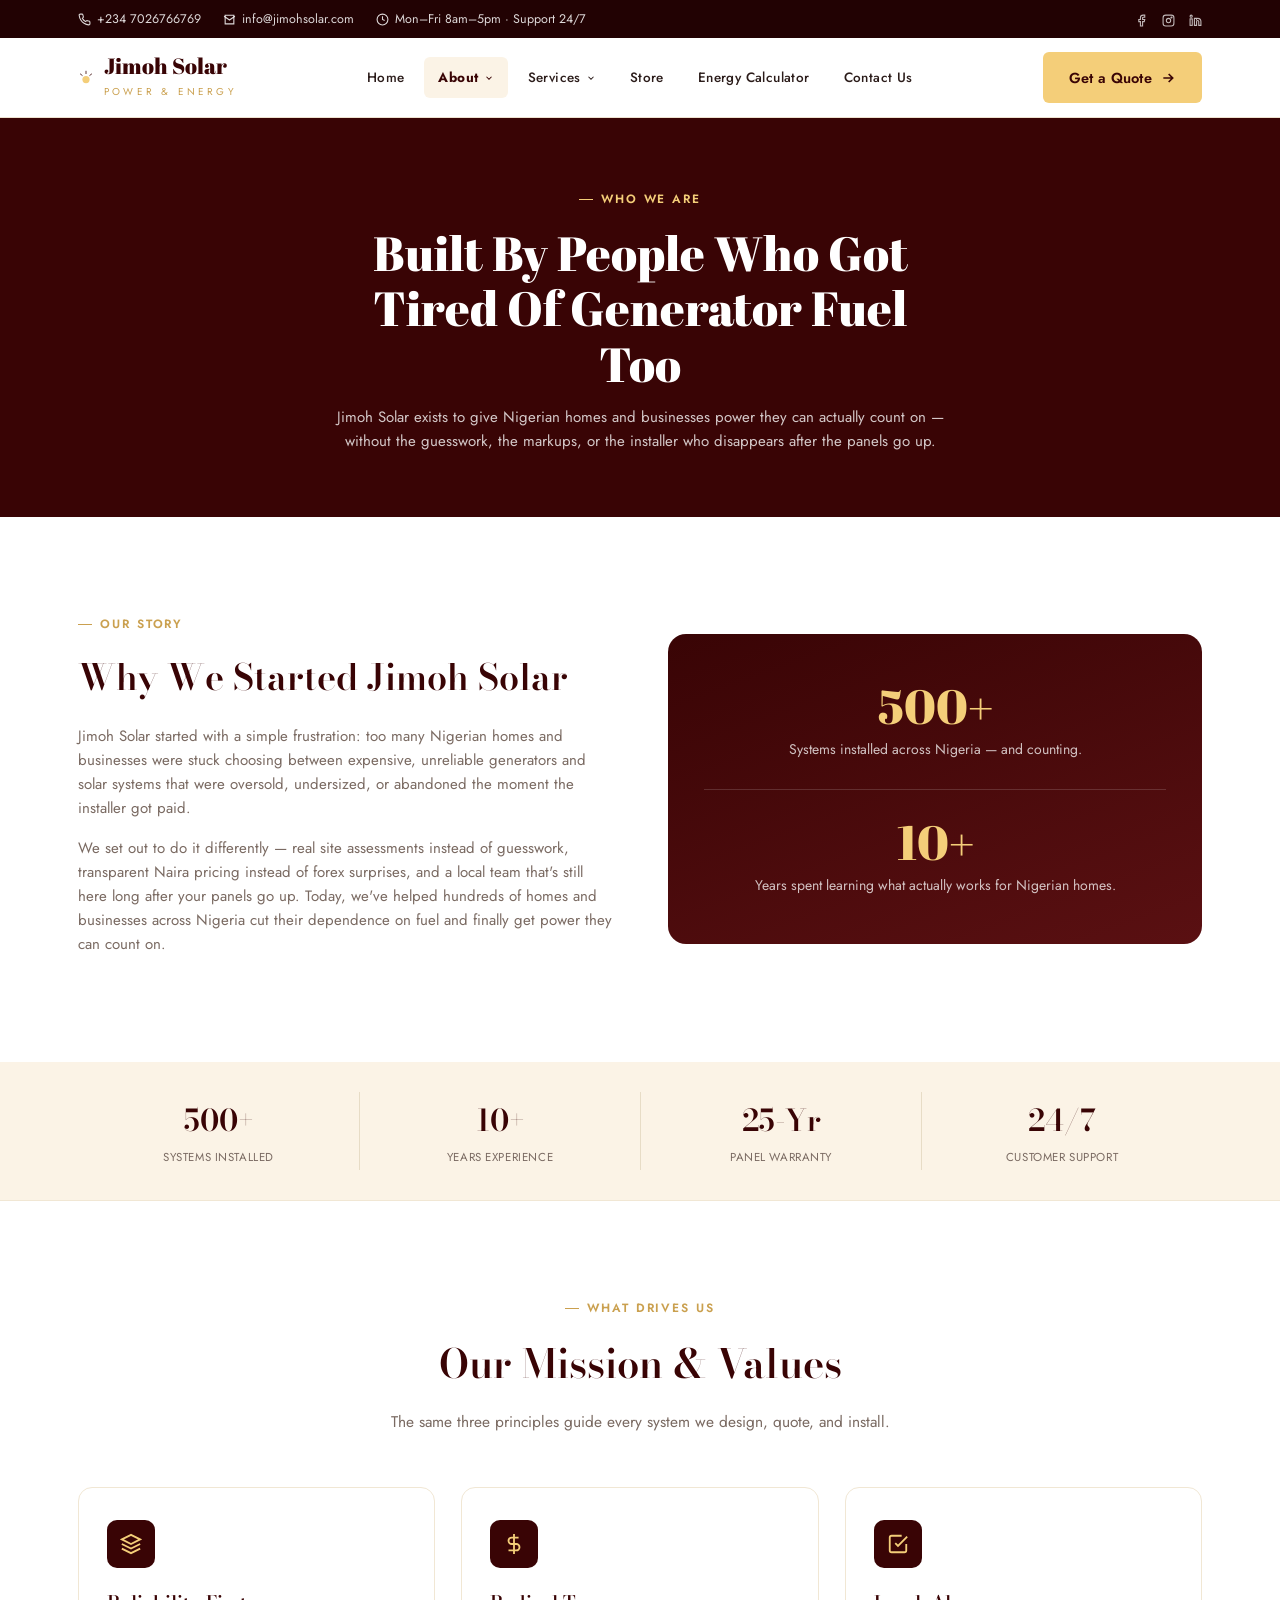
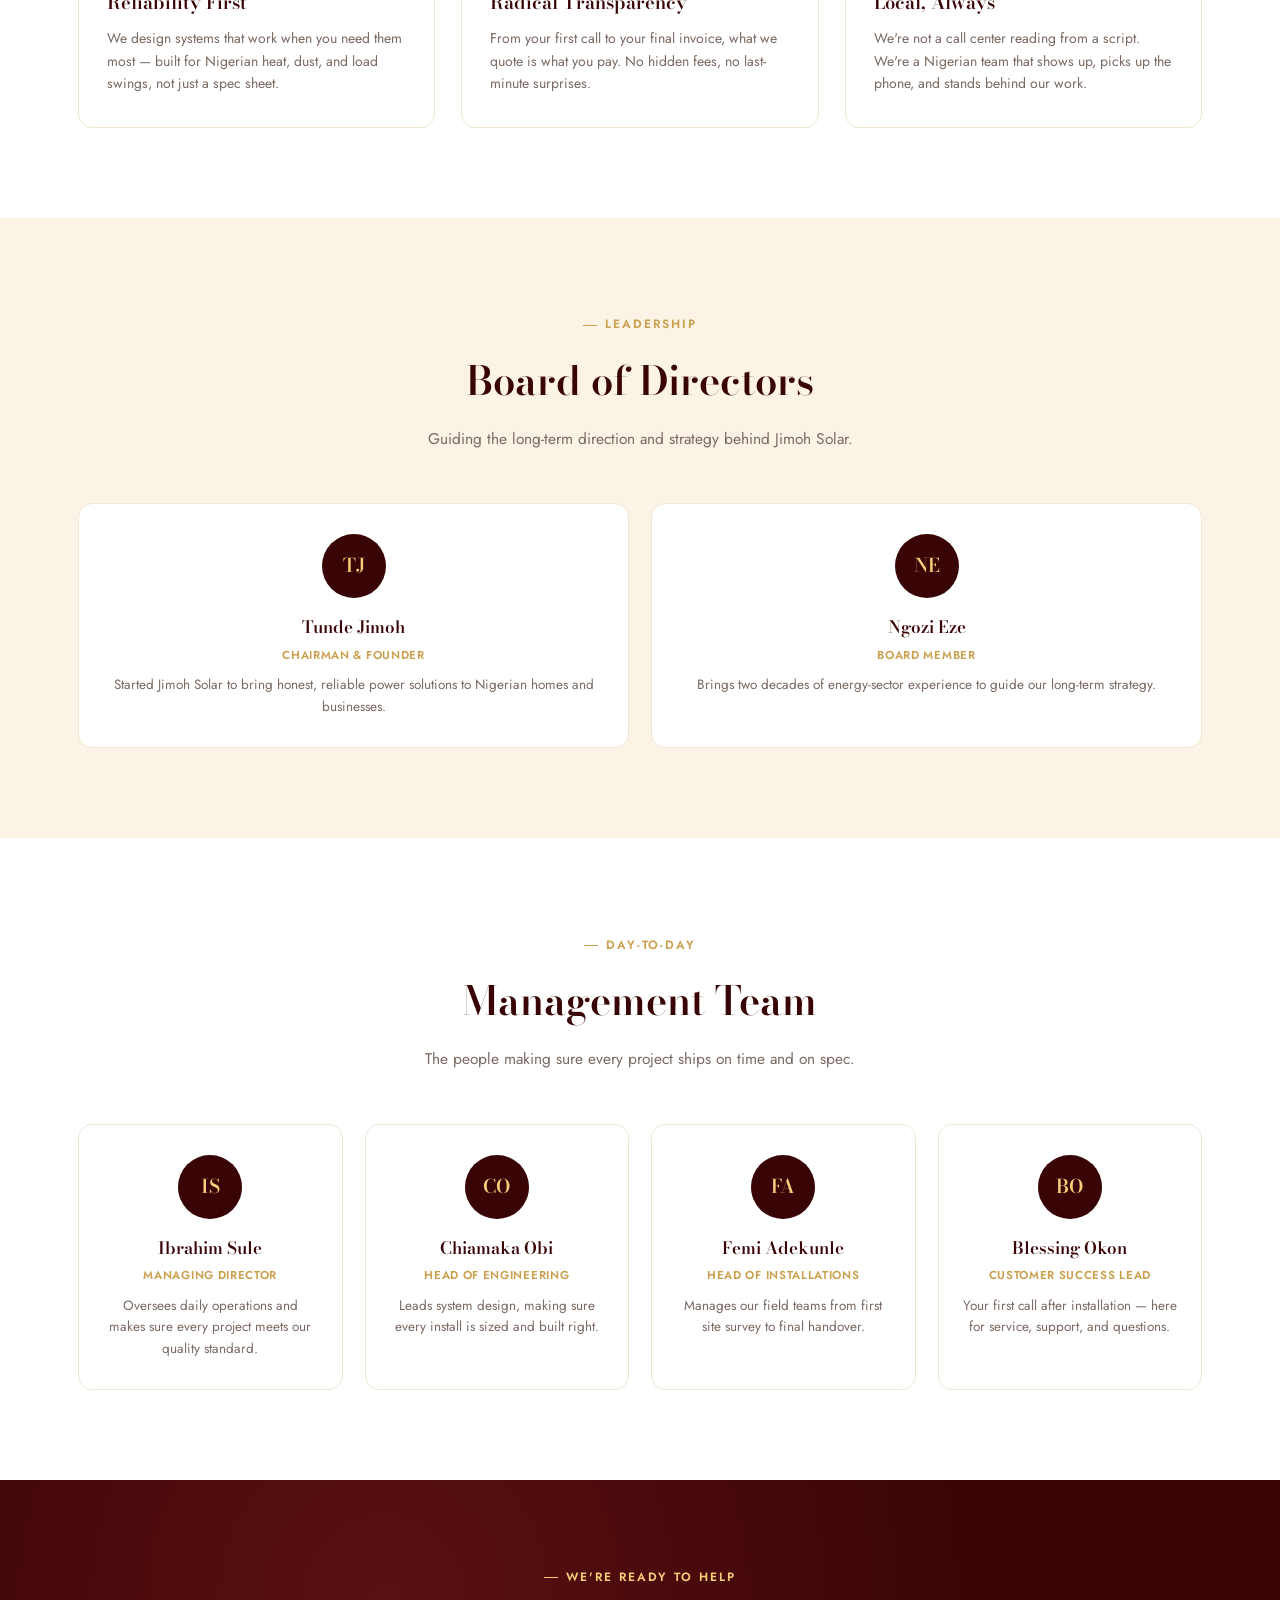
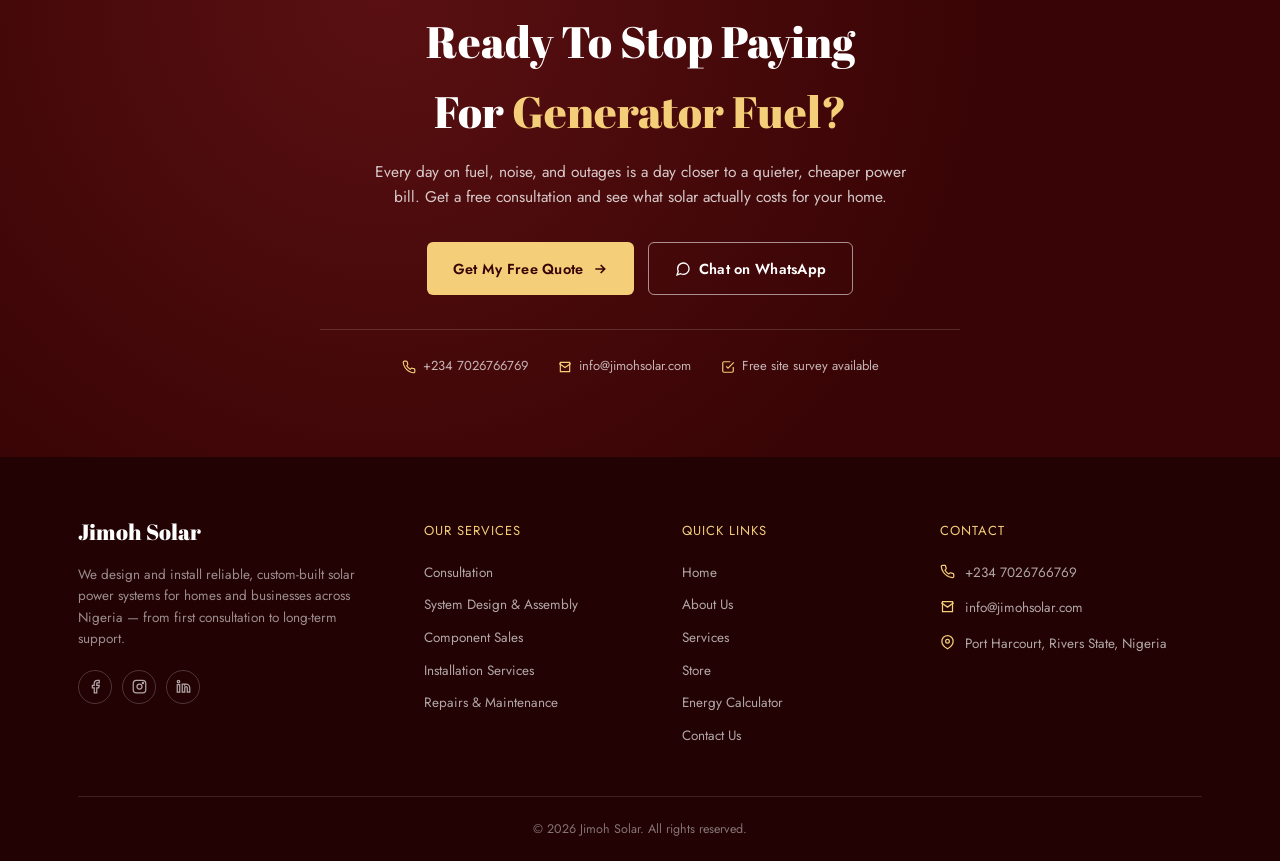
==== about.html @ fc3c4296 "Integrate full solar system website" ====
<!doctype html>
<html lang="en">
  <head>
    <meta charset="UTF-8" />
    <meta name="viewport" content="width=device-width, initial-scale=1.0" />
    <title>About Us | Jimoh Solar</title>
    <meta
      name="description"
      content="Meet the team behind Jimoh Solar and learn why we started building honest, reliable solar systems for Nigerian homes and businesses."
    />
    <link
      rel="icon"
      href="data:image/svg+xml,%3Csvg xmlns='http://www.w3.org/2000/svg' viewBox='0 0 34 34'%3E%3Crect width='34' height='34' fill='%23390405'/%3E%3Ccircle cx='17' cy='17' r='7' fill='%23f4ce79'/%3E%3C/svg%3E"
    />
    <link rel="preconnect" href="https://fonts.googleapis.com" />
    <link rel="preconnect" href="https://fonts.gstatic.com" crossorigin />
    <link
      href="https://fonts.googleapis.com/css2?family=Abril+Fatface&family=Bodoni+Moda:wght@400;500;600;700&family=Jost:wght@300;400;500;600;700&display=swap"
      rel="stylesheet"
    />
    <link rel="stylesheet" href="assets/css/base.css" />
    <link rel="stylesheet" href="assets/css/about.css" />
  </head>
  <body>
    <div id="site-header"></div>

    <section class="page-hero">
      <div class="wrap">
        <span class="eyebrow">Who We Are</span>
        <h1>Built By People Who Got Tired Of Generator Fuel Too</h1>
        <p>
          Jimoh Solar exists to give Nigerian homes and businesses power they
          can actually count on — without the guesswork, the markups, or the
          installer who disappears after the panels go up.
        </p>
      </div>
    </section>

    <section class="story-section" id="history">
      <div class="wrap story-grid">
        <div class="story-text reveal">
          <span class="eyebrow">Our Story</span>
          <h2>Why We Started Jimoh Solar</h2>
          <p>
            Jimoh Solar started with a simple frustration: too many Nigerian
            homes and businesses were stuck choosing between expensive,
            unreliable generators and solar systems that were oversold,
            undersized, or abandoned the moment the installer got paid.
          </p>
          <p>
            We set out to do it differently — real site assessments instead of
            guesswork, transparent Naira pricing instead of forex surprises, and
            a local team that's still here long after your panels go up. Today,
            we've helped hundreds of homes and businesses across Nigeria cut
            their dependence on fuel and finally get power they can count on.
          </p>
        </div>
        <div class="story-visual reveal">
          <div class="big-stat">500+</div>
          <p>Systems installed across Nigeria — and counting.</p>
          <div class="divider"></div>
          <div class="big-stat">10+</div>
          <p>Years spent learning what actually works for Nigerian homes.</p>
        </div>
      </div>
    </section>

    <div class="trust-strip">
      <div class="wrap">
        <div class="trust-item">
          <div class="num">500+</div>
          <div class="label">Systems Installed</div>
        </div>
        <div class="trust-item">
          <div class="num">10+</div>
          <div class="label">Years Experience</div>
        </div>
        <div class="trust-item">
          <div class="num">25-Yr</div>
          <div class="label">Panel Warranty</div>
        </div>
        <div class="trust-item">
          <div class="num">24/7</div>
          <div class="label">Customer Support</div>
        </div>
      </div>
    </div>

    <section class="why-us">
      <div class="wrap">
        <div class="section-head reveal">
          <span class="eyebrow">What Drives Us</span>
          <h2>Our Mission &amp; Values</h2>
          <p>
            The same three principles guide every system we design, quote, and
            install.
          </p>
        </div>
        <div class="why-grid">
          <div class="why-card reveal">
            <div class="icon">
              <svg
                width="22"
                height="22"
                viewBox="0 0 24 24"
                fill="none"
                stroke="currentColor"
                stroke-width="2"
              >
                <path d="M12 2L2 7l10 5 10-5-10-5z" />
                <path d="M2 17l10 5 10-5M2 12l10 5 10-5" />
              </svg>
            </div>
            <h3>Reliability First</h3>
            <p>
              We design systems that work when you need them most — built for
              Nigerian heat, dust, and load swings, not just a spec sheet.
            </p>
          </div>
          <div class="why-card reveal">
            <div class="icon">
              <svg
                width="22"
                height="22"
                viewBox="0 0 24 24"
                fill="none"
                stroke="currentColor"
                stroke-width="2"
              >
                <path
                  d="M12 1v22M17 5H9.5a3.5 3.5 0 0 0 0 7h5a3.5 3.5 0 0 1 0 7H6"
                />
              </svg>
            </div>
            <h3>Radical Transparency</h3>
            <p>
              From your first call to your final invoice, what we quote is what
              you pay. No hidden fees, no last-minute surprises.
            </p>
          </div>
          <div class="why-card reveal">
            <div class="icon">
              <svg
                width="22"
                height="22"
                viewBox="0 0 24 24"
                fill="none"
                stroke="currentColor"
                stroke-width="2"
              >
                <path d="M9 11l3 3L22 4" />
                <path
                  d="M21 12v7a2 2 0 0 1-2 2H5a2 2 0 0 1-2-2V5a2 2 0 0 1 2-2h11"
                />
              </svg>
            </div>
            <h3>Local, Always</h3>
            <p>
              We're not a call center reading from a script. We're a Nigerian
              team that shows up, picks up the phone, and stands behind our
              work.
            </p>
          </div>
        </div>
      </div>
    </section>

    <section class="team-section bg-cream" id="board">
      <div class="wrap">
        <div class="section-head reveal">
          <span class="eyebrow">Leadership</span>
          <h2>Board of Directors</h2>
          <p>
            Guiding the long-term direction and strategy behind Jimoh Solar.
          </p>
        </div>
        <div class="team-grid">
          <div class="team-card reveal">
            <div class="avatar">TJ</div>
            <h3>Tunde Jimoh</h3>
            <span class="role">Chairman &amp; Founder</span>
            <p>
              Started Jimoh Solar to bring honest, reliable power solutions to
              Nigerian homes and businesses.
            </p>
          </div>
          <div class="team-card reveal">
            <div class="avatar">NE</div>
            <h3>Ngozi Eze</h3>
            <span class="role">Board Member</span>
            <p>
              Brings two decades of energy-sector experience to guide our
              long-term strategy.
            </p>
          </div>
        </div>
      </div>
    </section>

    <section class="team-section" id="management">
      <div class="wrap">
        <div class="section-head reveal">
          <span class="eyebrow">Day-To-Day</span>
          <h2>Management Team</h2>
          <p>The people making sure every project ships on time and on spec.</p>
        </div>
        <div class="team-grid">
          <div class="team-card reveal">
            <div class="avatar">IS</div>
            <h3>Ibrahim Sule</h3>
            <span class="role">Managing Director</span>
            <p>
              Oversees daily operations and makes sure every project meets our
              quality standard.
            </p>
          </div>
          <div class="team-card reveal">
            <div class="avatar">CO</div>
            <h3>Chiamaka Obi</h3>
            <span class="role">Head of Engineering</span>
            <p>
              Leads system design, making sure every install is sized and built
              right.
            </p>
          </div>
          <div class="team-card reveal">
            <div class="avatar">FA</div>
            <h3>Femi Adekunle</h3>
            <span class="role">Head of Installations</span>
            <p>
              Manages our field teams from first site survey to final handover.
            </p>
          </div>
          <div class="team-card reveal">
            <div class="avatar">BO</div>
            <h3>Blessing Okon</h3>
            <span class="role">Customer Success Lead</span>
            <p>
              Your first call after installation — here for service, support,
              and questions.
            </p>
          </div>
        </div>
      </div>
    </section>

    <section class="final-cta" id="contact">
      <div class="wrap">
        <span class="eyebrow">We're Ready To Help</span>
        <h2>Ready To Stop Paying<br />For <em>Generator Fuel?</em></h2>
        <p>
          Every day on fuel, noise, and outages is a day closer to a quieter,
          cheaper power bill. Get a free consultation and see what solar
          actually costs for your home.
        </p>
        <div class="final-actions">
          <a href="contact.html" class="btn btn-gold"
            >Get My Free Quote
            <svg
              width="16"
              height="16"
              viewBox="0 0 24 24"
              fill="none"
              stroke="currentColor"
              stroke-width="2.5"
            >
              <path d="M5 12h14M13 6l6 6-6 6" />
            </svg>
          </a>
          <a
            href="https://wa.me/2348000000000?text=Hi%20Jimoh%20Solar%2C%20I%27d%20like%20to%20know%20more%20about%20your%20solar%20systems."
            target="_blank"
            class="btn btn-outline-light"
          >
            <svg
              width="16"
              height="16"
              viewBox="0 0 24 24"
              fill="none"
              stroke="currentColor"
              stroke-width="2"
            >
              <path
                d="M21 11.5a8.38 8.38 0 0 1-.9 3.8 8.5 8.5 0 0 1-7.6 4.7 8.38 8.38 0 0 1-3.8-.9L3 21l1.9-5.7a8.38 8.38 0 0 1-.9-3.8 8.5 8.5 0 0 1 4.7-7.6 8.38 8.38 0 0 1 3.8-.9h.5a8.48 8.48 0 0 1 8 8v.5z"
              />
            </svg>
            Chat on WhatsApp
          </a>
        </div>
        <div class="final-contact">
          <span
            ><svg
              width="14"
              height="14"
              viewBox="0 0 24 24"
              fill="none"
              stroke="currentColor"
              stroke-width="2"
            >
              <path
                d="M22 16.92v3a2 2 0 0 1-2.18 2 19.79 19.79 0 0 1-8.63-3.07 19.5 19.5 0 0 1-6-6 19.79 19.79 0 0 1-3.07-8.67A2 2 0 0 1 4.11 2h3a2 2 0 0 1 2 1.72c.127.96.361 1.903.7 2.81a2 2 0 0 1-.45 2.11L8.09 9.91a16 16 0 0 0 6 6l1.27-1.27a2 2 0 0 1 2.11-.45c.907.339 1.85.573 2.81.7A2 2 0 0 1 22 16.92z"
              />
            </svg>
            +234 7026766769</span
          >
          <span
            ><svg
              width="14"
              height="14"
              viewBox="0 0 24 24"
              fill="none"
              stroke="currentColor"
              stroke-width="2"
            >
              <path d="M4 4h16v16H4z" />
              <path d="M22 6l-10 7L2 6" />
            </svg>
            info@jimohsolar.com</span
          >
          <span
            ><svg
              width="14"
              height="14"
              viewBox="0 0 24 24"
              fill="none"
              stroke="currentColor"
              stroke-width="2"
            >
              <path d="M9 11l3 3L22 4" />
              <path
                d="M21 12v7a2 2 0 0 1-2 2H5a2 2 0 0 1-2-2V5a2 2 0 0 1 2-2h11"
              />
            </svg>
            Free site survey available</span
          >
        </div>
      </div>
    </section>

    <div id="site-footer"></div>

    <script src="assets/js/partials.js"></script>
    <script>
      loadPartials('about');
    </script>
  </body>
</html>
---- assets/css/base.css ----
/* =========================================================
   BASE.CSS — shared across every page
   Variables, reset, buttons, topbar, nav, footer,
   final CTA band, section headers, trust strip,
   "why us" icon-card grid, page-hero band, scroll-reveal,
   and small utilities. Page-specific styles (hero photo,
   services, calculator, team cards, etc.) live in their
   own files: home.css, estimator.css, about.css...
   ========================================================= */

:root {
  --espresso: #390405;
  --espresso-dark: #220203;
  --espresso-soft: #5a1012;
  --gold: #f4ce79;
  --gold-deep: #caa04f;
  --cream: #fbf3e6;
  --white: #ffffff;
  --ink: #2b1c1a;
  --ink-soft: #7a6a62;
  --font-display: 'Abril Fatface', serif;
  --font-serif: 'Bodoni Moda', serif;
  --font-sans: 'Jost', sans-serif;
  --maxw: 1180px;
  --radius: 10px;
}

* {
  box-sizing: border-box;
}
html {
  scroll-behavior: smooth;
}
body {
  margin: 0;
  font-family: var(--font-sans);
  color: var(--ink);
  background: var(--white);
  line-height: 1.6;
  -webkit-font-smoothing: antialiased;
}
img {
  max-width: 100%;
  display: block;
}
a {
  color: inherit;
  text-decoration: none;
}
ul {
  list-style: none;
  margin: 0;
  padding: 0;
}
h1,
h2,
h3,
h4 {
  margin: 0;
  font-weight: 400;
}
p {
  margin: 0;
}
button {
  font-family: inherit;
  cursor: pointer;
  border: none;
  background: none;
}
.wrap {
  max-width: var(--maxw);
  margin: 0 auto;
  padding: 0 28px;
}
a:focus-visible,
button:focus-visible,
input:focus-visible,
select:focus-visible {
  outline: 2px solid var(--gold-deep);
  outline-offset: 3px;
  border-radius: 4px;
}

/* ===== SVG safety net =====
   Every icon in this project already carries explicit
   width/height attributes in its markup. This is just a
   fallback so any svg that's missing one never renders at
   the browser's 300x150 default. */
svg {
  width: 1rem;
  height: 1rem;
  display: inline-block;
  vertical-align: middle;
  flex-shrink: 0;
}

/* ===== small utilities ===== */
.bg-cream {
  background: var(--cream);
}

.eyebrow {
  display: inline-flex;
  align-items: center;
  gap: 8px;
  font-family: var(--font-sans);
  font-size: 12px;
  font-weight: 600;
  letter-spacing: 0.16em;
  text-transform: uppercase;
  color: var(--gold-deep);
}
.eyebrow::before {
  content: '';
  width: 14px;
  height: 1px;
  background: var(--gold-deep);
  display: inline-block;
}

/* ===== shared centered section header (used on every page) ===== */
.section-head {
  text-align: center;
  max-width: 620px;
  margin: 0 auto 52px;
}
.section-head .eyebrow {
  justify-content: center;
  margin-bottom: 14px;
}
.section-head h2 {
  font-family: var(--font-serif);
  font-weight: 600;
  font-size: clamp(28px, 3.6vw, 40px);
  color: var(--espresso);
  margin-bottom: 14px;
}
.section-head p {
  color: var(--ink-soft);
  font-size: 15.5px;
}

/* ===== shared interior-page header band (About, future pages) ===== */
.page-hero {
  background: var(--espresso);
  color: var(--white);
  padding: 64px 0;
  text-align: center;
}
.page-hero .wrap {
  max-width: 680px;
}
.page-hero .eyebrow {
  justify-content: center;
  color: var(--gold);
}
.page-hero .eyebrow::before {
  background: var(--gold);
}
.page-hero h1 {
  font-family: var(--font-display);
  font-size: clamp(32px, 4.5vw, 48px);
  margin: 16px 0 14px;
  line-height: 1.15;
}
.page-hero p {
  color: rgba(255, 255, 255, 0.78);
  font-size: 15px;
}

/* ===== shared trust strip (homepage + about page) ===== */
.trust-strip {
  background: var(--cream);
  border-bottom: 1px solid #f1e7d4;
}
.trust-strip .wrap {
  display: grid;
  grid-template-columns: repeat(4, 1fr);
  padding: 30px 28px;
}
.trust-item {
  text-align: center;
  border-left: 1px solid #e7dcc6;
  padding: 4px 10px;
}
.trust-item:first-child {
  border-left: none;
}
.trust-item .num {
  font-family: var(--font-serif);
  font-size: clamp(22px, 3vw, 30px);
  font-weight: 600;
  color: var(--espresso);
}
.trust-item .label {
  font-size: 11.5px;
  letter-spacing: 0.05em;
  text-transform: uppercase;
  color: var(--ink-soft);
  margin-top: 4px;
}

/* ===== shared icon-card grid ("Why Us" pattern — homepage + about) ===== */
.why-us {
  padding: 90px 0;
}
.why-grid {
  display: grid;
  grid-template-columns: repeat(3, 1fr);
  gap: 26px;
}
.why-card {
  padding: 32px 28px;
  border: 1px solid #f1e7d4;
  border-radius: 14px;
  background: var(--white);
  transition:
    transform 0.2s ease,
    box-shadow 0.2s ease;
}
.why-card:hover {
  transform: translateY(-4px);
  box-shadow: 0 18px 36px rgba(57, 4, 5, 0.08);
}
.why-card .icon {
  width: 48px;
  height: 48px;
  border-radius: 10px;
  background: var(--espresso);
  display: flex;
  align-items: center;
  justify-content: center;
  margin-bottom: 20px;
}
.why-card .icon svg {
  width: 22px;
  height: 22px;
  color: var(--gold);
}
.why-card h3 {
  font-family: var(--font-serif);
  font-size: 18.5px;
  font-weight: 600;
  color: var(--espresso);
  margin-bottom: 10px;
}
.why-card p {
  font-size: 14px;
  color: var(--ink-soft);
}

/* ===== shared scroll-reveal animation primitive =====
   partials.js calls initScrollReveal() automatically on every
   page — any element with class="reveal" fades up into view. */
.reveal {
  opacity: 0;
  transform: translateY(16px);
  transition:
    opacity 0.6s ease,
    transform 0.6s ease;
}
.reveal.in {
  opacity: 1;
  transform: translateY(0);
}
@media (prefers-reduced-motion: reduce) {
  .reveal {
    opacity: 1;
    transform: none;
    transition: none;
  }
}

/* ===== shared form fields (estimator + contact pages) ===== */
.field-label {
  display: block;
  font-size: 13px;
  font-weight: 600;
  color: var(--espresso);
  margin-bottom: 7px;
}
.field-row {
  display: grid;
  grid-template-columns: 1fr 1fr;
  gap: 16px;
  margin-bottom: 18px;
}
.field-group {
  margin-bottom: 18px;
}
input[type='text'],
input[type='email'],
input[type='tel'],
select,
textarea {
  width: 100%;
  padding: 12px 14px;
  border: 1.5px solid #e7dcc6;
  border-radius: 8px;
  font-family: var(--font-sans);
  font-size: 14px;
  color: var(--ink);
  background: var(--white);
}
input:focus,
select:focus,
textarea:focus {
  outline: none;
  border-color: var(--espresso);
}
textarea {
  resize: vertical;
  min-height: 80px;
}
.consent-row {
  display: flex;
  align-items: flex-start;
  gap: 10px;
  font-size: 13px;
  color: var(--ink-soft);
  margin-bottom: 8px;
}
.consent-row input {
  width: auto;
  margin-top: 3px;
}
.error-text {
  color: #b3261e;
  font-size: 12.5px;
  margin-top: 8px;
  display: none;
}
.error-text.show {
  display: block;
}

/* ===== buttons (shared by every page) ===== */
.btn {
  display: inline-flex;
  align-items: center;
  justify-content: center;
  gap: 8px;
  padding: 14px 26px;
  border: none;
  border-radius: 6px;
  font-size: 14.5px;
  font-weight: 600;
  letter-spacing: 0.02em;
  transition:
    transform 0.15s ease,
    box-shadow 0.15s ease,
    background 0.15s ease;
}
.btn svg {
  width: 16px;
  height: 16px;
  flex-shrink: 0;
}
.btn-gold {
  background: var(--gold);
  color: var(--espresso);
}
.btn-gold:hover {
  background: var(--gold-deep);
  transform: translateY(-1px);
}
.btn-outline-light {
  border: 1.5px solid rgba(255, 255, 255, 0.55);
  color: var(--white);
}
.btn-outline-light:hover {
  background: rgba(255, 255, 255, 0.1);
  border-color: var(--white);
}
.btn-outline-dark {
  border: 1.5px solid var(--espresso);
  color: var(--espresso);
  background: none;
}
.btn-outline-dark:hover {
  background: var(--espresso);
  color: var(--white);
}
.btn-ghost {
  color: var(--ink-soft);
  font-weight: 500;
  background: none;
  border: none;
  padding: 14px 10px;
}
.btn-ghost:hover {
  color: var(--espresso);
}
.btn-small {
  padding: 10px 18px;
  font-size: 13px;
  width: 100%;
}
.btn[disabled] {
  opacity: 0.4;
  cursor: not-allowed;
  pointer-events: none;
}

/* ===== topbar ===== */
.topbar {
  background: var(--espresso-dark);
  color: rgba(255, 255, 255, 0.85);
  font-size: 12.5px;
}
.topbar .wrap {
  display: flex;
  justify-content: space-between;
  align-items: center;
  padding: 9px 28px;
  flex-wrap: wrap;
  gap: 6px;
}
.topbar-left {
  display: flex;
  gap: 22px;
  flex-wrap: wrap;
}
.topbar-left span,
.topbar-left a {
  display: inline-flex;
  align-items: center;
  gap: 6px;
}
.topbar-left svg,
.topbar-right svg {
  width: 13px;
  height: 13px;
}
.topbar-right {
  display: flex;
  gap: 14px;
  align-items: center;
}
.topbar-right a {
  opacity: 0.85;
}
.topbar-right a:hover {
  opacity: 1;
  color: var(--gold);
}

/* ===== nav ===== */
header.nav {
  position: sticky;
  top: 0;
  z-index: 50;
  background: var(--white);
  border-bottom: 1px solid #eee2cf;
}
.nav .wrap {
  display: flex;
  align-items: center;
  justify-content: space-between;
  padding: 14px 28px;
}
.logo {
  display: flex;
  align-items: center;
  gap: 10px;
}
.logo-text {
  font-family: var(--font-display);
  font-size: 22px;
  color: var(--espresso);
  line-height: 1;
}
.logo-sub {
  display: block;
  font-family: var(--font-sans);
  font-size: 10px;
  letter-spacing: 0.32em;
  color: var(--gold-deep);
  margin-top: 2px;
}
.nav-links {
  display: flex;
  align-items: center;
  gap: 6px;
}
.nav-links > li {
  position: relative;
}
.nav-links > li > a {
  display: flex;
  align-items: center;
  gap: 5px;
  padding: 10px 14px;
  font-size: 13.5px;
  font-weight: 500;
  letter-spacing: 0.03em;
  color: var(--ink);
  border-radius: 6px;
}
.nav-links > li > a:hover,
.nav-links > li.open > a {
  color: var(--espresso);
  background: var(--cream);
}
.nav-links > li > a.current {
  color: var(--espresso);
  font-weight: 700;
  background: var(--cream);
}
.nav-links .chev {
  width: 10px;
  height: 10px;
  transition: transform 0.15s ease;
}
.nav-links > li.open .chev {
  transform: rotate(180deg);
}
.dropdown {
  position: absolute;
  top: calc(100% + 8px);
  left: 0;
  min-width: 230px;
  background: var(--white);
  border: 1px solid #eee2cf;
  border-radius: 8px;
  box-shadow: 0 14px 30px rgba(57, 4, 5, 0.12);
  padding: 10px;
  opacity: 0;
  visibility: hidden;
  transform: translateY(6px);
  transition:
    opacity 0.15s ease,
    transform 0.15s ease,
    visibility 0.15s;
}
.nav-links > li:hover .dropdown,
.nav-links > li.open .dropdown {
  opacity: 1;
  visibility: visible;
  transform: translateY(0);
}
.dropdown a {
  display: block;
  padding: 9px 12px;
  font-size: 13.5px;
  color: var(--ink);
  border-radius: 6px;
}
.dropdown a:hover {
  background: var(--cream);
  color: var(--espresso);
}
.dropdown .dd-primary {
  font-weight: 600;
  color: var(--espresso);
  border-bottom: 1px solid #f1e7d4;
  margin-bottom: 4px;
  padding-bottom: 11px;
}
.nav-cta {
  display: flex;
  align-items: center;
  gap: 14px;
}
.burger {
  display: none;
  width: 26px;
  height: 20px;
  position: relative;
  flex-direction: column;
  justify-content: space-between;
  background: none;
  border: none;
  padding: 0;
}
.burger span {
  display: block;
  height: 2px;
  width: 100%;
  background: var(--espresso);
  border-radius: 2px;
}

/* ===== shared final CTA band (used on homepage + every interior page) ===== */
.final-cta {
  background: radial-gradient(
    circle at 30% 20%,
    var(--espresso-soft),
    var(--espresso) 60%
  );
  color: var(--white);
  padding: 80px 0;
  text-align: center;
}
.final-cta .eyebrow {
  justify-content: center;
  color: var(--gold);
}
.final-cta .eyebrow::before {
  background: var(--gold);
}
.final-cta h2 {
  font-family: var(--font-display);
  font-size: clamp(28px, 4vw, 44px);
  margin: 18px 0 14px;
}
.final-cta h2 em {
  color: var(--gold);
  font-style: normal;
}
.final-cta p {
  max-width: 560px;
  margin: 0 auto 32px;
  color: rgba(255, 255, 255, 0.78);
  font-size: 15.5px;
}
.final-actions {
  display: flex;
  justify-content: center;
  gap: 14px;
  flex-wrap: wrap;
  margin-bottom: 34px;
}
.final-contact {
  display: flex;
  justify-content: center;
  gap: 30px;
  flex-wrap: wrap;
  font-size: 13px;
  color: rgba(255, 255, 255, 0.7);
  border-top: 1px solid rgba(255, 255, 255, 0.15);
  padding-top: 26px;
  max-width: 640px;
  margin: 0 auto;
}
.final-contact span {
  display: inline-flex;
  align-items: center;
  gap: 7px;
}
.final-contact svg {
  width: 14px;
  height: 14px;
  color: var(--gold);
}

/* ===== footer ===== */
footer {
  background: var(--espresso-dark);
  color: rgba(255, 255, 255, 0.65);
  padding: 64px 0 0;
}
.footer-grid {
  display: grid;
  grid-template-columns: 1.4fr 1fr 1fr 1.2fr;
  gap: 40px;
  padding-bottom: 50px;
}
.footer-brand .logo-text {
  color: var(--white);
}
.footer-brand p {
  font-size: 13.5px;
  margin: 16px 0 20px;
  color: rgba(255, 255, 255, 0.55);
  max-width: 280px;
}
.social-row {
  display: flex;
  gap: 10px;
}
.social-row a {
  width: 34px;
  height: 34px;
  border-radius: 50%;
  border: 1px solid rgba(255, 255, 255, 0.2);
  display: flex;
  align-items: center;
  justify-content: center;
}
.social-row a svg {
  width: 15px;
  height: 15px;
}
.social-row a:hover {
  background: var(--gold);
  border-color: var(--gold);
  color: var(--espresso);
}
footer h4 {
  font-family: var(--font-sans);
  font-size: 13px;
  letter-spacing: 0.08em;
  text-transform: uppercase;
  color: var(--gold);
  margin-bottom: 20px;
}
footer .flinks {
  display: flex;
  flex-direction: column;
  gap: 11px;
  font-size: 13.5px;
}
footer .flinks a:hover {
  color: var(--gold);
}
.footer-contact li {
  display: flex;
  gap: 10px;
  font-size: 13.5px;
  margin-bottom: 14px;
  align-items: flex-start;
}
.footer-contact svg {
  width: 15px;
  height: 15px;
  color: var(--gold);
  margin-top: 2px;
  flex-shrink: 0;
}
.footer-bottom {
  border-top: 1px solid rgba(255, 255, 255, 0.12);
  padding: 22px 0;
  text-align: center;
  font-size: 12.5px;
  color: rgba(255, 255, 255, 0.45);
}

/* ===== shared responsive ===== */
@media (max-width: 980px) {
  .nav-links {
    display: none;
  }
  .burger {
    display: flex;
  }
  .nav-links.mobile-open {
    display: flex;
    flex-direction: column;
    position: absolute;
    top: 100%;
    left: 0;
    right: 0;
    background: var(--white);
    border-bottom: 1px solid #eee2cf;
    padding: 10px 20px 18px;
    box-shadow: 0 14px 24px rgba(0, 0, 0, 0.08);
  }
  .nav-links.mobile-open > li {
    width: 100%;
  }
  .nav-links.mobile-open > li > a {
    justify-content: space-between;
  }
  .nav-links.mobile-open .dropdown {
    position: static;
    opacity: 1;
    visibility: visible;
    transform: none;
    display: none;
    box-shadow: none;
    border: none;
    padding: 0 0 0 14px;
    margin-top: 4px;
  }
  .nav-links.mobile-open > li.open .dropdown {
    display: block;
  }
  .nav-cta .btn span {
    display: none;
  }
  .footer-grid {
    grid-template-columns: 1fr 1fr;
  }
  .why-grid {
    grid-template-columns: 1fr 1fr;
  }
}
@media (max-width: 640px) {
  .topbar-left span:nth-child(3) {
    display: none;
  }
  .footer-grid {
    grid-template-columns: 1fr;
    gap: 36px;
  }
  .final-contact {
    flex-direction: column;
    gap: 12px;
  }
  .why-grid {
    grid-template-columns: 1fr;
  }
  .trust-strip .wrap {
    grid-template-columns: 1fr 1fr;
    gap: 20px 0;
  }
  .trust-item {
    border-left: none;
    border-top: 1px solid #e7dcc6;
    padding-top: 14px;
  }
  .trust-item:nth-child(1),
  .trust-item:nth-child(2) {
    border-top: none;
  }
  .field-row {
    grid-template-columns: 1fr;
  }
}
---- assets/css/about.css ----
/* =========================================================
   ABOUT.CSS — styles unique to about.html only.
   (.page-hero, .section-head, .trust-strip, .why-grid/.why-card
   and .final-cta are reused from base.css — see partials.js
   notes for why those live there instead of here.)
   ========================================================= */

.story-section {
  padding: 90px 0;
}
.story-grid {
  display: grid;
  grid-template-columns: 1fr 1fr;
  gap: 56px;
  align-items: center;
}
.story-text .eyebrow {
  margin-bottom: 14px;
}
.story-text h2 {
  font-family: var(--font-serif);
  font-size: clamp(26px, 3.2vw, 36px);
  font-weight: 600;
  color: var(--espresso);
  margin-bottom: 18px;
}
.story-text p {
  color: var(--ink-soft);
  font-size: 15px;
  margin-bottom: 16px;
}

.story-visual {
  background: linear-gradient(
    160deg,
    var(--espresso) 0%,
    var(--espresso-soft) 100%
  );
  border-radius: 18px;
  padding: 48px 36px;
  color: var(--white);
  text-align: center;
}
.story-visual .big-stat {
  font-family: var(--font-display);
  font-size: 48px;
  color: var(--gold);
  margin-bottom: 8px;
  line-height: 1;
}
.story-visual p {
  color: rgba(255, 255, 255, 0.75);
  font-size: 14px;
  margin: 0;
}
.story-visual .divider {
  height: 1px;
  background: rgba(255, 255, 255, 0.15);
  margin: 28px 0;
}

/* team cards — reused for both Board of Directors and Management */
.team-section {
  padding: 90px 0;
}
.team-grid {
  display: grid;
  grid-template-columns: repeat(auto-fit, minmax(220px, 1fr));
  gap: 22px;
}
.team-card {
  background: var(--white);
  border: 1px solid #f1e7d4;
  border-radius: 14px;
  padding: 30px 24px;
  text-align: center;
}
.team-card .avatar {
  width: 64px;
  height: 64px;
  border-radius: 50%;
  background: var(--espresso);
  color: var(--gold);
  display: flex;
  align-items: center;
  justify-content: center;
  font-family: var(--font-serif);
  font-size: 19px;
  font-weight: 600;
  margin: 0 auto 16px;
}
.team-card h3 {
  font-family: var(--font-serif);
  font-size: 17px;
  font-weight: 600;
  color: var(--espresso);
  margin-bottom: 4px;
}
.team-card .role {
  display: block;
  font-size: 11.5px;
  letter-spacing: 0.06em;
  text-transform: uppercase;
  color: var(--gold-deep);
  font-weight: 600;
  margin-bottom: 10px;
}
.team-card p {
  font-size: 13.5px;
  color: var(--ink-soft);
}

@media (max-width: 980px) {
  .story-grid {
    grid-template-columns: 1fr;
  }
}
@media (max-width: 640px) {
  .story-section,
  .team-section {
    padding: 60px 0;
  }
}
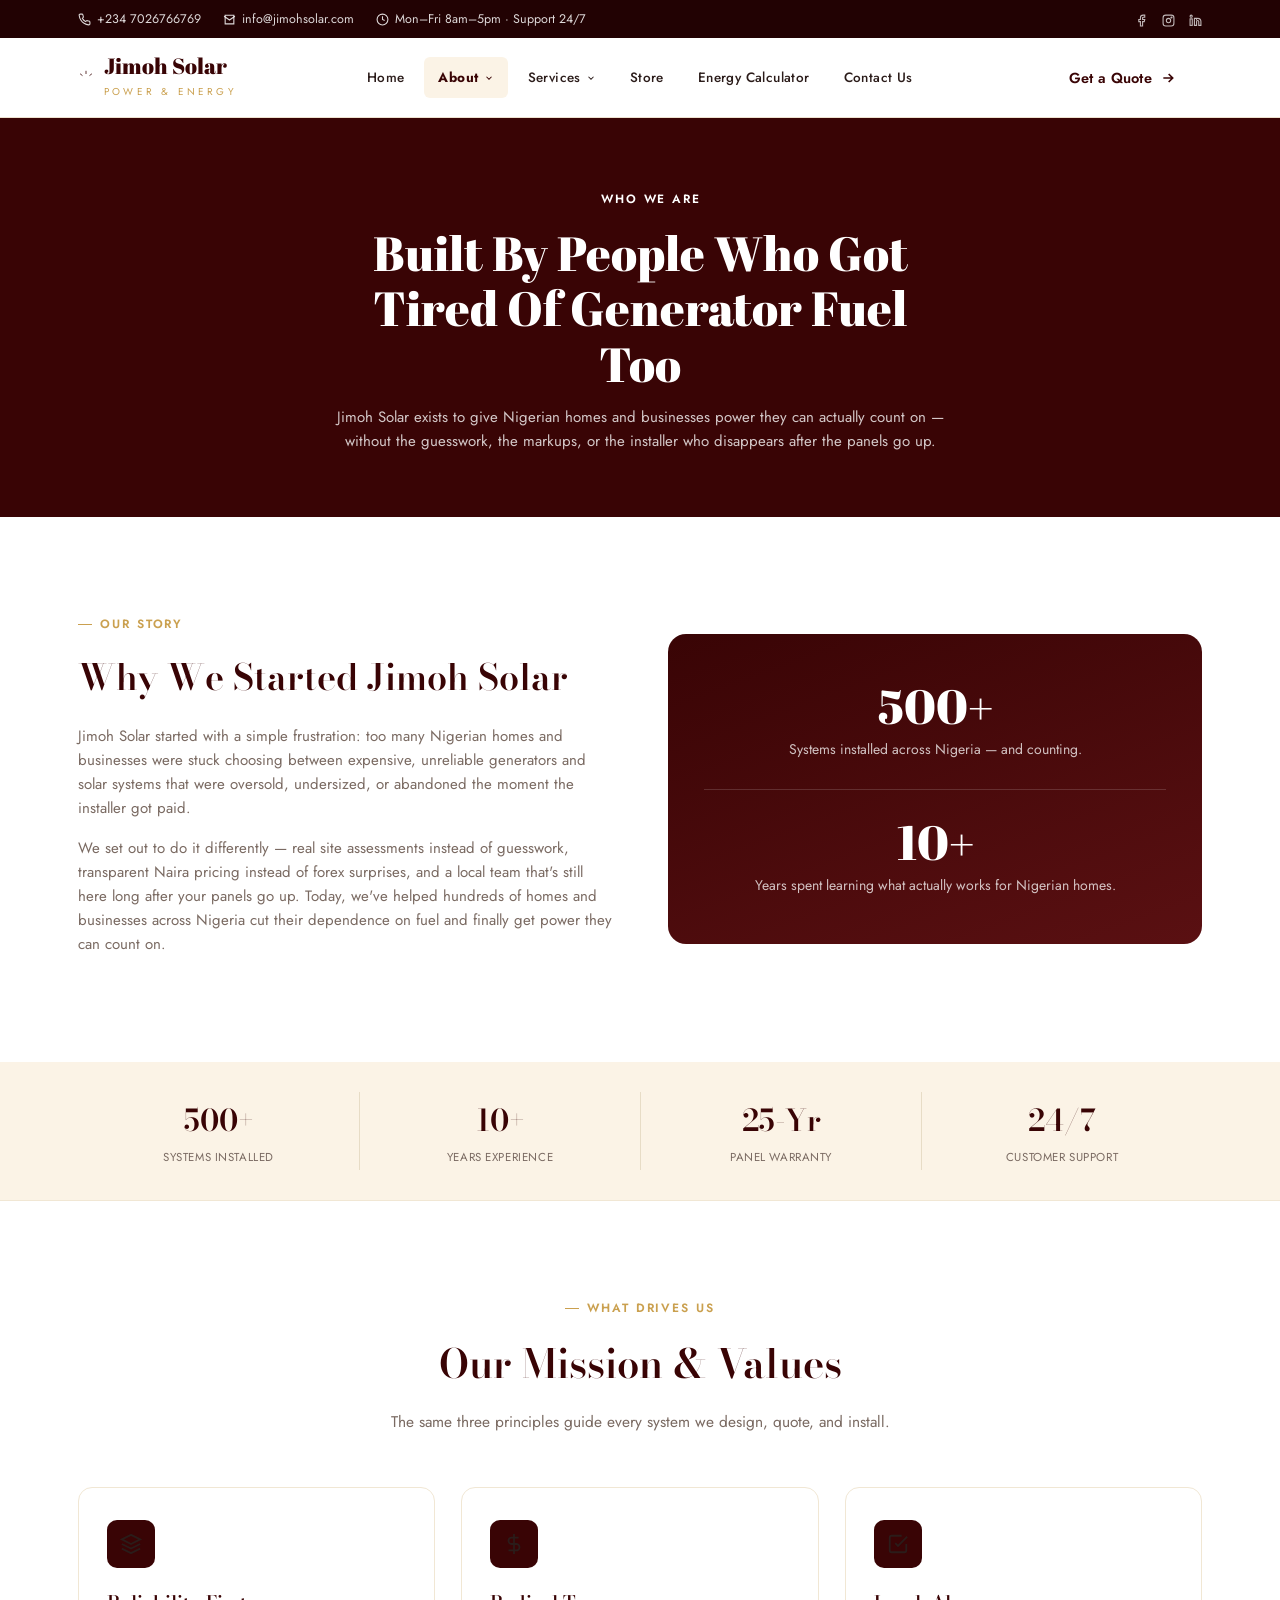
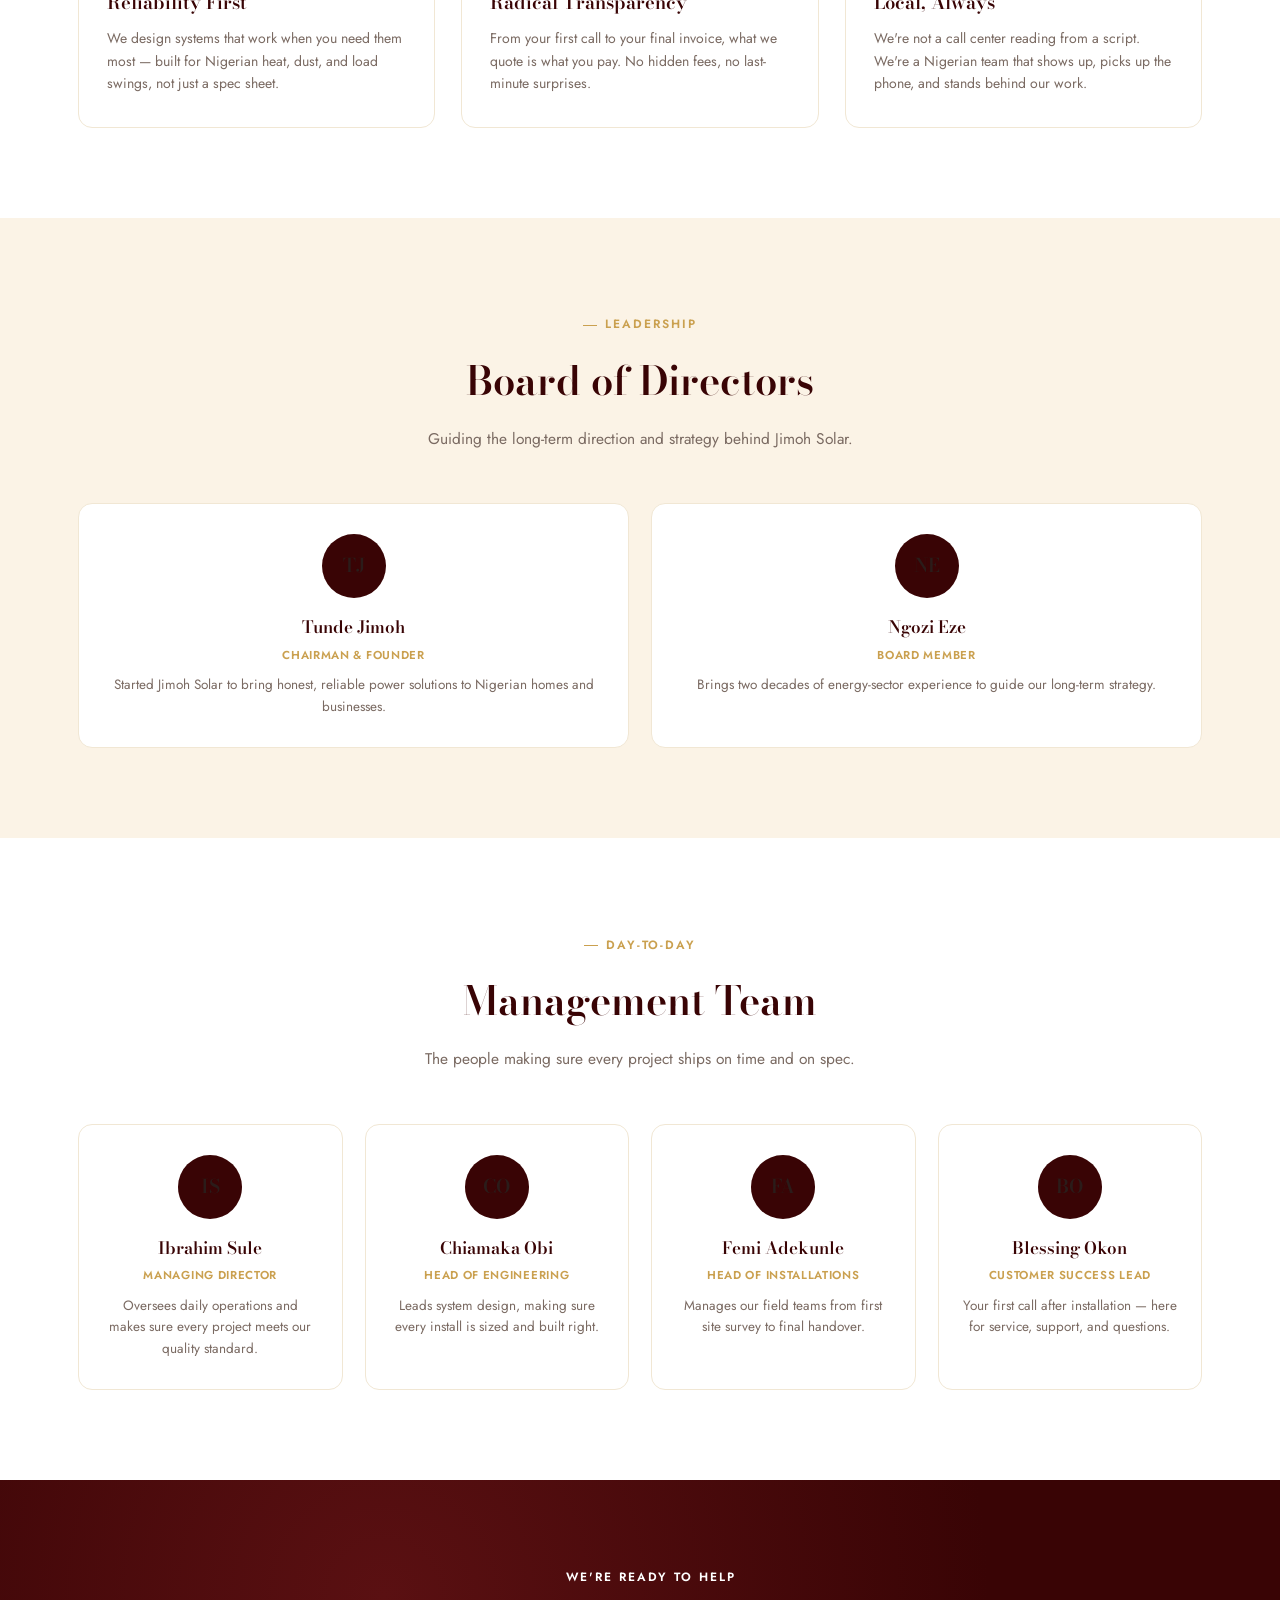
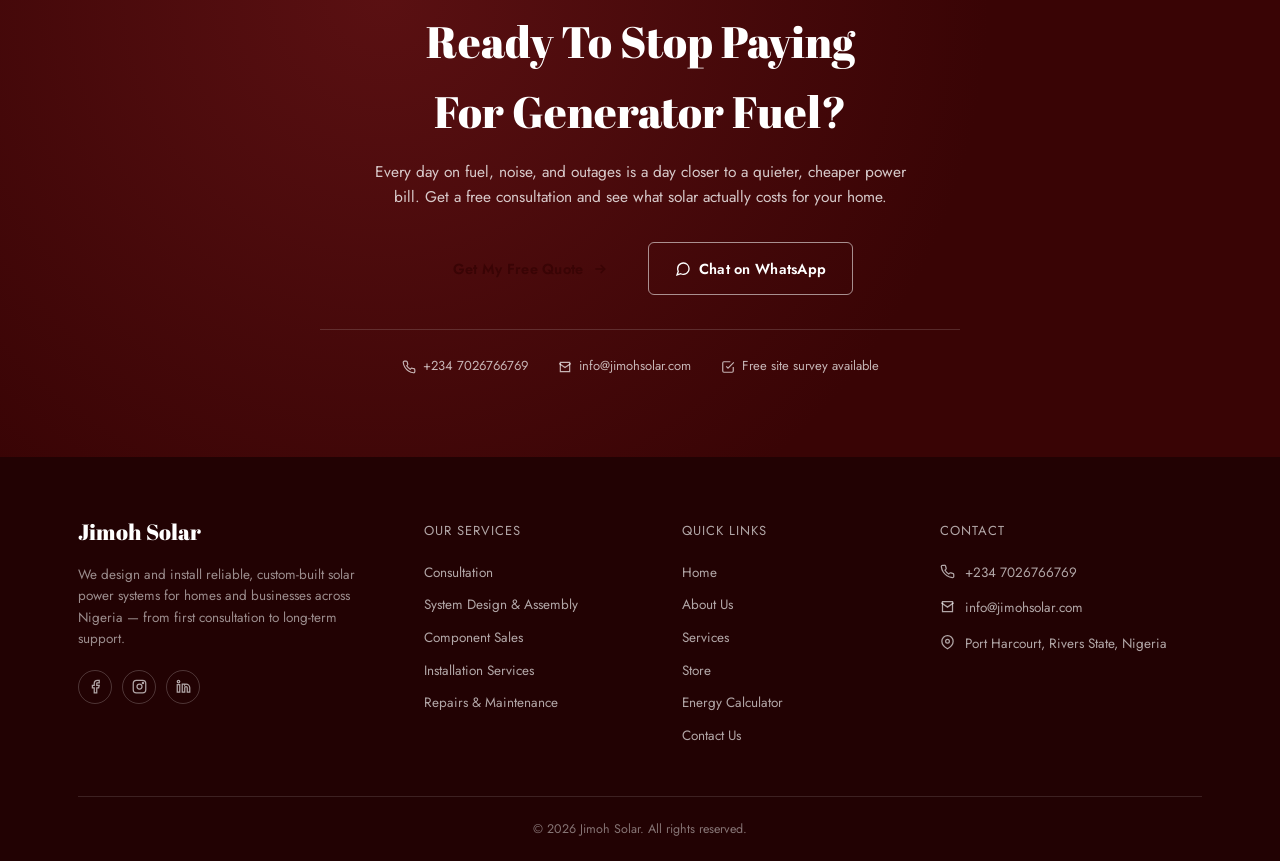
==== commit 46a2e2a3: "Integrate tawk to" ====
--- a/about.html
+++ b/about.html
@@ -343,5 +343,18 @@
     <script>
       loadPartials('about');
     </script>
+    <script type="text/javascript">
+      var Tawk_API = Tawk_API || {},
+        Tawk_LoadStart = new Date();
+      (function () {
+        var s1 = document.createElement('script'),
+          s0 = document.getElementsByTagName('script')[0];
+        s1.async = true;
+        s1.src = 'https://embed.tawk.to/6a3ef3ccbf47421d4a0ca175/default';
+        s1.charset = 'UTF-8';
+        s1.setAttribute('crossorigin', '*');
+        s0.parentNode.insertBefore(s1, s0);
+      })();
+    </script>
   </body>
 </html>
--- a/assets/css/base.css
+++ b/assets/css/base.css
@@ -12,7 +12,7 @@
   --espresso: #390405;
   --espresso-dark: #220203;
   --espresso-soft: #5a1012;
-  --gold: #f4ce79;
+  --gold: ;
   --gold-deep: #caa04f;
   --cream: #fbf3e6;
   --white: #ffffff;
